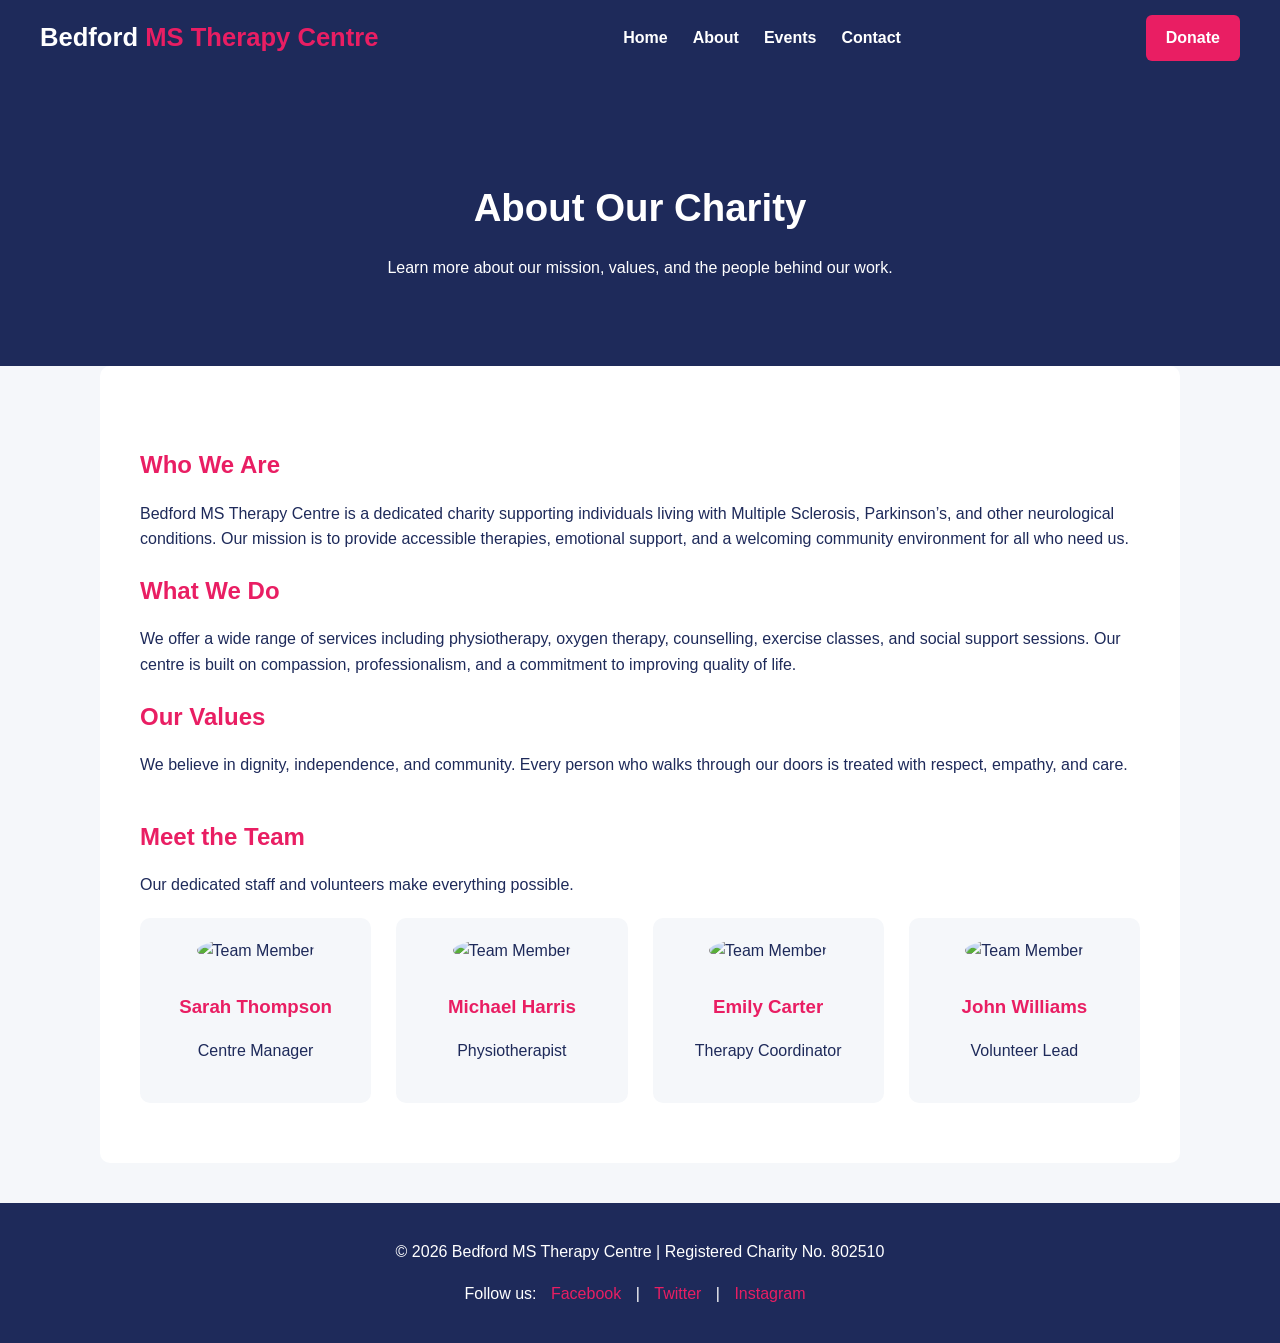
==== about.html @ 46df59c9 "first" ====
<!DOCTYPE html>
<html lang="en">
<head>
  <meta charset="UTF-8">
  <meta name="viewport" content="width=device-width, initial-scale=1.0">
  <title>About Us | Bedford MS Therapy Centre</title>

  <style>
    body {
      font-family: Arial, Helvetica, sans-serif;
      margin: 0;
      background-color: #f5f7fa;
      color: #1e2a5a;
      line-height: 1.6;
    }

    a {
      text-decoration: none;
      color: inherit;
    }

    /* ===== NAVBAR ===== */
    .navbar {
      background-color: #1e2a5a;
      color: white;
      display: flex;
      justify-content: space-between;
      align-items: center;
      padding: 15px 40px;
      position: sticky;
      top: 0;
      z-index: 1000;
    }

    .logo {
      font-size: 1.6em;
      font-weight: bold;
    }

    .logo span {
      color: #e91e63;
    }

    .nav-links {
      list-style: none;
      display: flex;
      gap: 25px;
      margin: 0;
      padding: 0;
    }

    .nav-links li a {
      color: white;
      font-weight: bold;
      transition: 0.3s;
    }

    .nav-links li a:hover {
      color: #e91e63;
    }

    .donate-btn {
      background-color: #e91e63;
      color: white;
      padding: 10px 20px;
      border-radius: 6px;
      font-weight: bold;
      transition: 0.3s;
    }

    .donate-btn:hover {
      background-color: #c2185b;
    }

    /* Hamburger */
    .hamburger {
      display: none;
      font-size: 2rem;
      cursor: pointer;
    }

    #menu-toggle {
      display: none;
    }

    @media (max-width: 768px) {
      .nav-links {
        position: absolute;
        top: 70px;
        right: 0;
        background-color: #1e2a5a;
        width: 100%;
        flex-direction: column;
        text-align: center;
        display: none;
        padding: 20px 0;
      }

      .nav-links li {
        margin: 15px 0;
      }

      #menu-toggle:checked ~ .nav-links {
        display: flex;
      }

      .hamburger {
        display: block;
      }

      .donate-btn {
        display: none;
      }
    }

    /* ===== HEADER SECTION ===== */
    .header {
      background-color: #1e2a5a;
      color: white;
      text-align: center;
      padding: 70px 20px;
    }

    .header h1 {
      font-size: 2.4em;
      margin-bottom: 10px;
    }

    /* ===== ABOUT CONTENT ===== */
    .content {
      padding: 60px 40px;
      max-width: 1000px;
      margin: auto;
      background-color: white;
      border-radius: 10px;
    }

    .content h2 {
      color: #e91e63;
      margin-bottom: 15px;
    }

    .content p {
      margin-bottom: 20px;
    }

    .team-section {
      margin-top: 40px;
    }

    .team-grid {
      display: grid;
      grid-template-columns: repeat(auto-fit, minmax(220px, 1fr));
      gap: 25px;
      margin-top: 20px;
    }

    .team-member {
      background-color: #f5f7fa;
      padding: 20px;
      border-radius: 10px;
      text-align: center;
    }

    .team-member img {
      width: 120px;
      height: 120px;
      border-radius: 50%;
      object-fit: cover;
      margin-bottom: 10px;
    }

    .team-member h3 {
      color: #e91e63;
      margin-bottom: 5px;
    }

    /* ===== FOOTER ===== */
    footer {
      background-color: #1e2a5a;
      color: white;
      text-align: center;
      padding: 20px;
      margin-top: 40px;
    }

    footer a {
      color: #e91e63;
      margin: 0 10px;
    }
  </style>
</head>

<body>

  <!-- NAVBAR -->
  <nav class="navbar">
    <div class="logo">Bedford <span>MS Therapy Centre</span></div>

    <input type="checkbox" id="menu-toggle">
    <label for="menu-toggle" class="hamburger">&#9776;</label>

    <ul class="nav-links">
      <li><a href="index.html">Home</a></li>
      <li><a href="about.html">About</a></li>
      <li><a href="events.html">Events</a></li>
      <li><a href="contact.html">Contact</a></li>
    </ul>

    <a href="donate.html" class="donate-btn">Donate</a>
  </nav>

  <!-- HEADER -->
  <section class="header">
    <h1>About Our Charity</h1>
    <p>Learn more about our mission, values, and the people behind our work.</p>
  </section>

  <!-- MAIN CONTENT -->
  <section class="content">
    <h2>Who We Are</h2>
    <p>
      Bedford MS Therapy Centre is a dedicated charity supporting individuals living with Multiple Sclerosis, Parkinson’s, and other neurological conditions. 
      Our mission is to provide accessible therapies, emotional support, and a welcoming community environment for all who need us.
    </p>

    <h2>What We Do</h2>
    <p>
      We offer a wide range of services including physiotherapy, oxygen therapy, counselling, exercise classes, and social support sessions. 
      Our centre is built on compassion, professionalism, and a commitment to improving quality of life.
    </p>

    <h2>Our Values</h2>
    <p>
      We believe in dignity, independence, and community. Every person who walks through our doors is treated with respect, empathy, and care.
    </p>

    <!-- TEAM SECTION -->
    <div class="team-section">
      <h2>Meet the Team</h2>
      <p>Our dedicated staff and volunteers make everything possible.</p>

      <div class="team-grid">
        <div class="team-member">
          <img src="team1.webp" alt="Team Member">
          <h3>Sarah Thompson</h3>
          <p>Centre Manager</p>
        </div>

        <div class="team-member">
          <img src="team2.webp" alt="Team Member">
          <h3>Michael Harris</h3>
          <p>Physiotherapist</p>
        </div>

        <div class="team-member">
          <img src="team3.webp" alt="Team Member">
          <h3>Emily Carter</h3>
          <p>Therapy Coordinator</p>
        </div>

        <div class="team-member">
          <img src="team4.webp" alt="Team Member">
          <h3>John Williams</h3>
          <p>Volunteer Lead</p>
        </div>
      </div>
    </div>
  </section>

  <!-- FOOTER -->
  <footer>
    <p>© 2026 Bedford MS Therapy Centre | Registered Charity No. 802510</p>
    <p>Follow us:
      <a href="#">Facebook</a> |
      <a href="#">Twitter</a> |
      <a href="#">Instagram</a>
    </p>
  </footer>

</body>
</html>
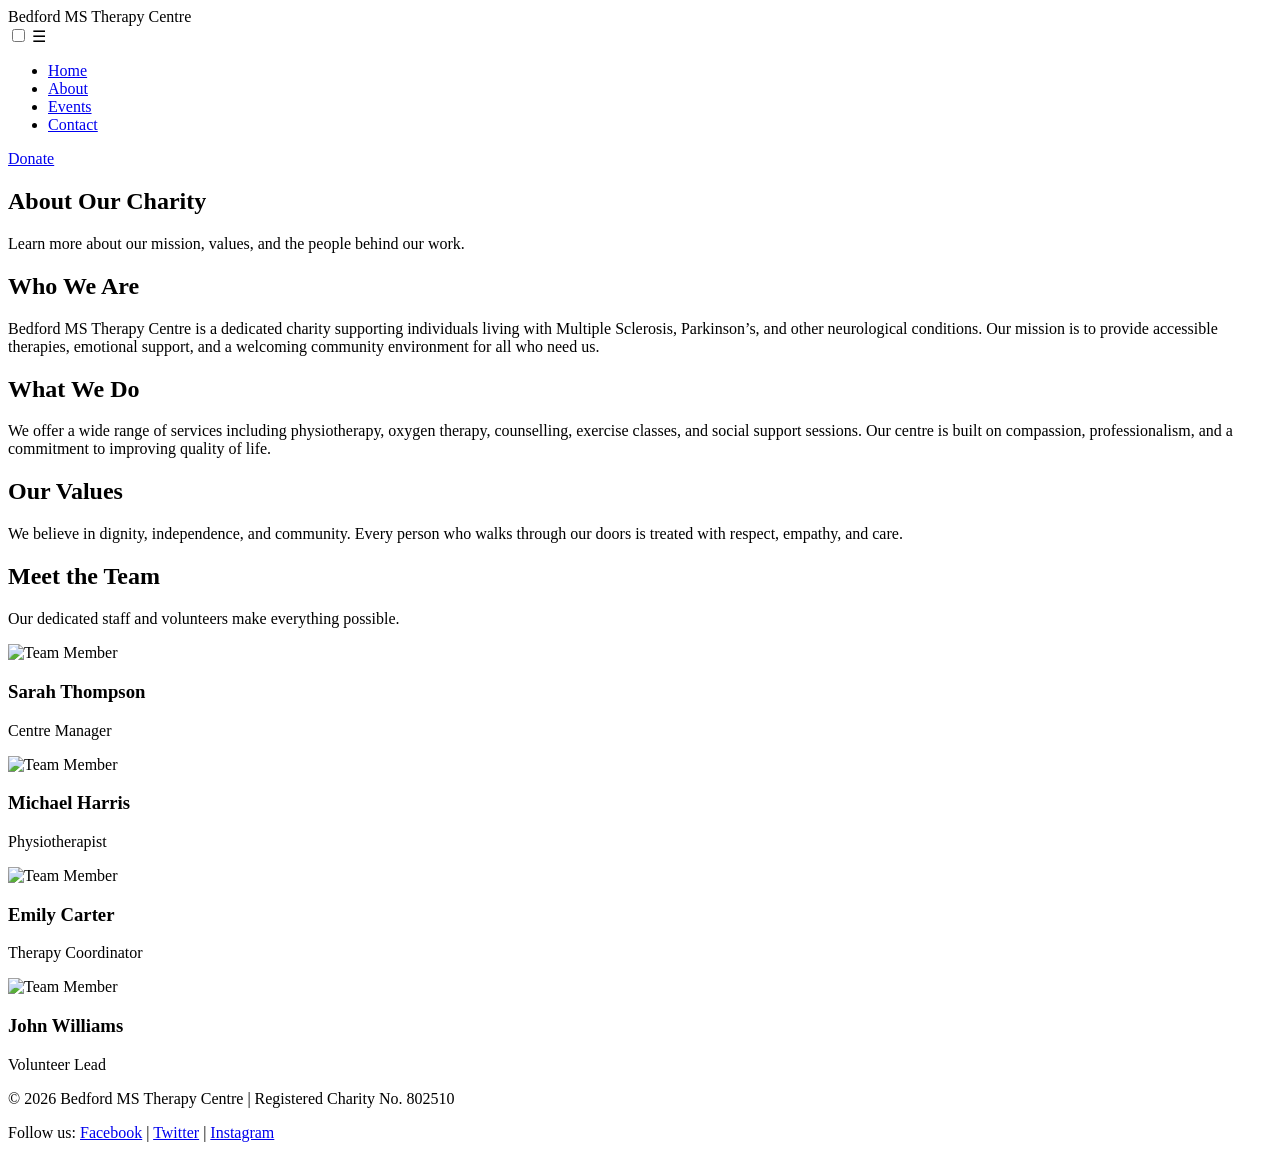
==== commit da6c8f63: "added links to all other pages" ====
--- a/about.html
+++ b/about.html
@@ -1,194 +1,11 @@
-<!DOCTYPE html>
+  <!DOCTYPE html>
 <html lang="en">
 <head>
   <meta charset="UTF-8">
   <meta name="viewport" content="width=device-width, initial-scale=1.0">
   <title>About Us | Bedford MS Therapy Centre</title>
 
-  <style>
-    body {
-      font-family: Arial, Helvetica, sans-serif;
-      margin: 0;
-      background-color: #f5f7fa;
-      color: #1e2a5a;
-      line-height: 1.6;
-    }
-
-    a {
-      text-decoration: none;
-      color: inherit;
-    }
-
-    /* ===== NAVBAR ===== */
-    .navbar {
-      background-color: #1e2a5a;
-      color: white;
-      display: flex;
-      justify-content: space-between;
-      align-items: center;
-      padding: 15px 40px;
-      position: sticky;
-      top: 0;
-      z-index: 1000;
-    }
-
-    .logo {
-      font-size: 1.6em;
-      font-weight: bold;
-    }
-
-    .logo span {
-      color: #e91e63;
-    }
-
-    .nav-links {
-      list-style: none;
-      display: flex;
-      gap: 25px;
-      margin: 0;
-      padding: 0;
-    }
-
-    .nav-links li a {
-      color: white;
-      font-weight: bold;
-      transition: 0.3s;
-    }
-
-    .nav-links li a:hover {
-      color: #e91e63;
-    }
-
-    .donate-btn {
-      background-color: #e91e63;
-      color: white;
-      padding: 10px 20px;
-      border-radius: 6px;
-      font-weight: bold;
-      transition: 0.3s;
-    }
-
-    .donate-btn:hover {
-      background-color: #c2185b;
-    }
-
-    /* Hamburger */
-    .hamburger {
-      display: none;
-      font-size: 2rem;
-      cursor: pointer;
-    }
-
-    #menu-toggle {
-      display: none;
-    }
-
-    @media (max-width: 768px) {
-      .nav-links {
-        position: absolute;
-        top: 70px;
-        right: 0;
-        background-color: #1e2a5a;
-        width: 100%;
-        flex-direction: column;
-        text-align: center;
-        display: none;
-        padding: 20px 0;
-      }
-
-      .nav-links li {
-        margin: 15px 0;
-      }
-
-      #menu-toggle:checked ~ .nav-links {
-        display: flex;
-      }
-
-      .hamburger {
-        display: block;
-      }
-
-      .donate-btn {
-        display: none;
-      }
-    }
-
-    /* ===== HEADER SECTION ===== */
-    .header {
-      background-color: #1e2a5a;
-      color: white;
-      text-align: center;
-      padding: 70px 20px;
-    }
-
-    .header h1 {
-      font-size: 2.4em;
-      margin-bottom: 10px;
-    }
-
-    /* ===== ABOUT CONTENT ===== */
-    .content {
-      padding: 60px 40px;
-      max-width: 1000px;
-      margin: auto;
-      background-color: white;
-      border-radius: 10px;
-    }
-
-    .content h2 {
-      color: #e91e63;
-      margin-bottom: 15px;
-    }
-
-    .content p {
-      margin-bottom: 20px;
-    }
-
-    .team-section {
-      margin-top: 40px;
-    }
-
-    .team-grid {
-      display: grid;
-      grid-template-columns: repeat(auto-fit, minmax(220px, 1fr));
-      gap: 25px;
-      margin-top: 20px;
-    }
-
-    .team-member {
-      background-color: #f5f7fa;
-      padding: 20px;
-      border-radius: 10px;
-      text-align: center;
-    }
-
-    .team-member img {
-      width: 120px;
-      height: 120px;
-      border-radius: 50%;
-      object-fit: cover;
-      margin-bottom: 10px;
-    }
-
-    .team-member h3 {
-      color: #e91e63;
-      margin-bottom: 5px;
-    }
-
-    /* ===== FOOTER ===== */
-    footer {
-      background-color: #1e2a5a;
-      color: white;
-      text-align: center;
-      padding: 20px;
-      margin-top: 40px;
-    }
-
-    footer a {
-      color: #e91e63;
-      margin: 0 10px;
-    }
-  </style>
+  <link rel="stylesheet" href="css/About.css">
 </head>
 
 <body>
@@ -272,9 +89,9 @@
   <footer>
     <p>© 2026 Bedford MS Therapy Centre | Registered Charity No. 802510</p>
     <p>Follow us:
-      <a href="#">Facebook</a> |
-      <a href="#">Twitter</a> |
-      <a href="#">Instagram</a>
+      <a href="https://www.facebook.com/BedsNorthantsMsTherapyCentre">Facebook</a> |
+      <a href="https://x.com/mstherapybeds">Twitter</a> |
+      <a href="https://www.instagram.com/bedfordmstherapy/">Instagram</a>
     </p>
   </footer>
 
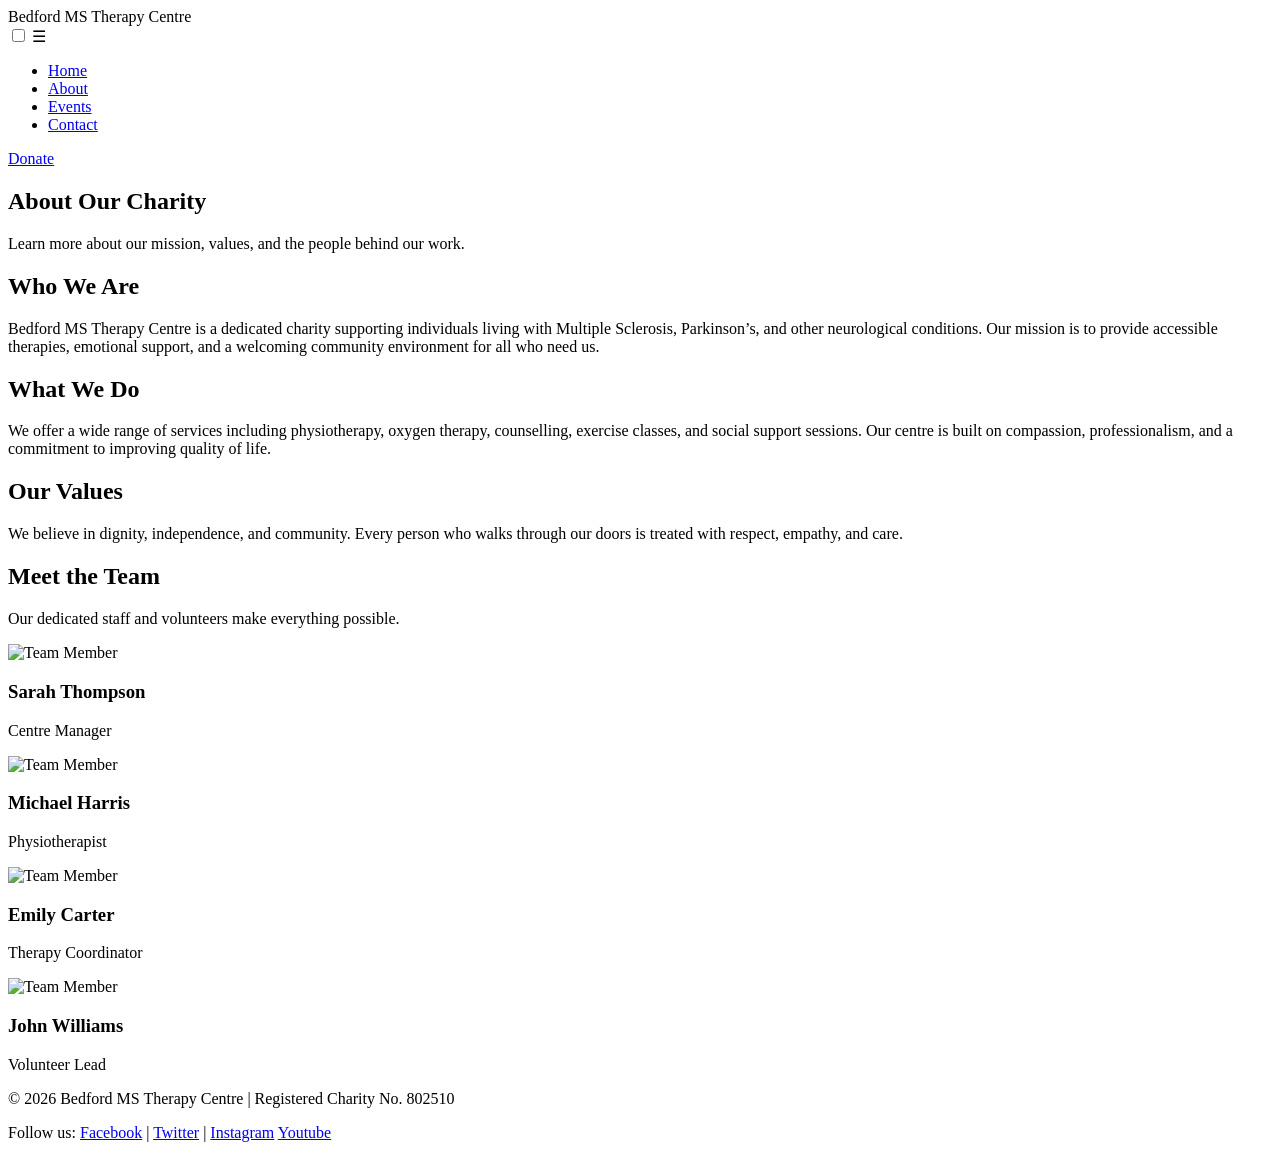
==== commit 801d9961: "Merge pull request #32 from matth-oss/patch-9 Update about.html" ====
--- a/about.html
+++ b/about.html
@@ -5,6 +5,8 @@
   <meta name="viewport" content="width=device-width, initial-scale=1.0">
   <title>About Us | Bedford MS Therapy Centre</title>
 
+  <link rel="shortcut icon" type="image/jpg" href="images/favicon.ico" />
+  <link rel="stylesheet" href="css/Main.css">
   <link rel="stylesheet" href="css/About.css">
 </head>
 
@@ -92,6 +94,7 @@
       <a href="https://www.facebook.com/BedsNorthantsMsTherapyCentre">Facebook</a> |
       <a href="https://x.com/mstherapybeds">Twitter</a> |
       <a href="https://www.instagram.com/bedfordmstherapy/">Instagram</a>
+      <a href="https://www.youtube.com/@Mscentrebedsandnorthants">Youtube</a>
     </p>
   </footer>
 
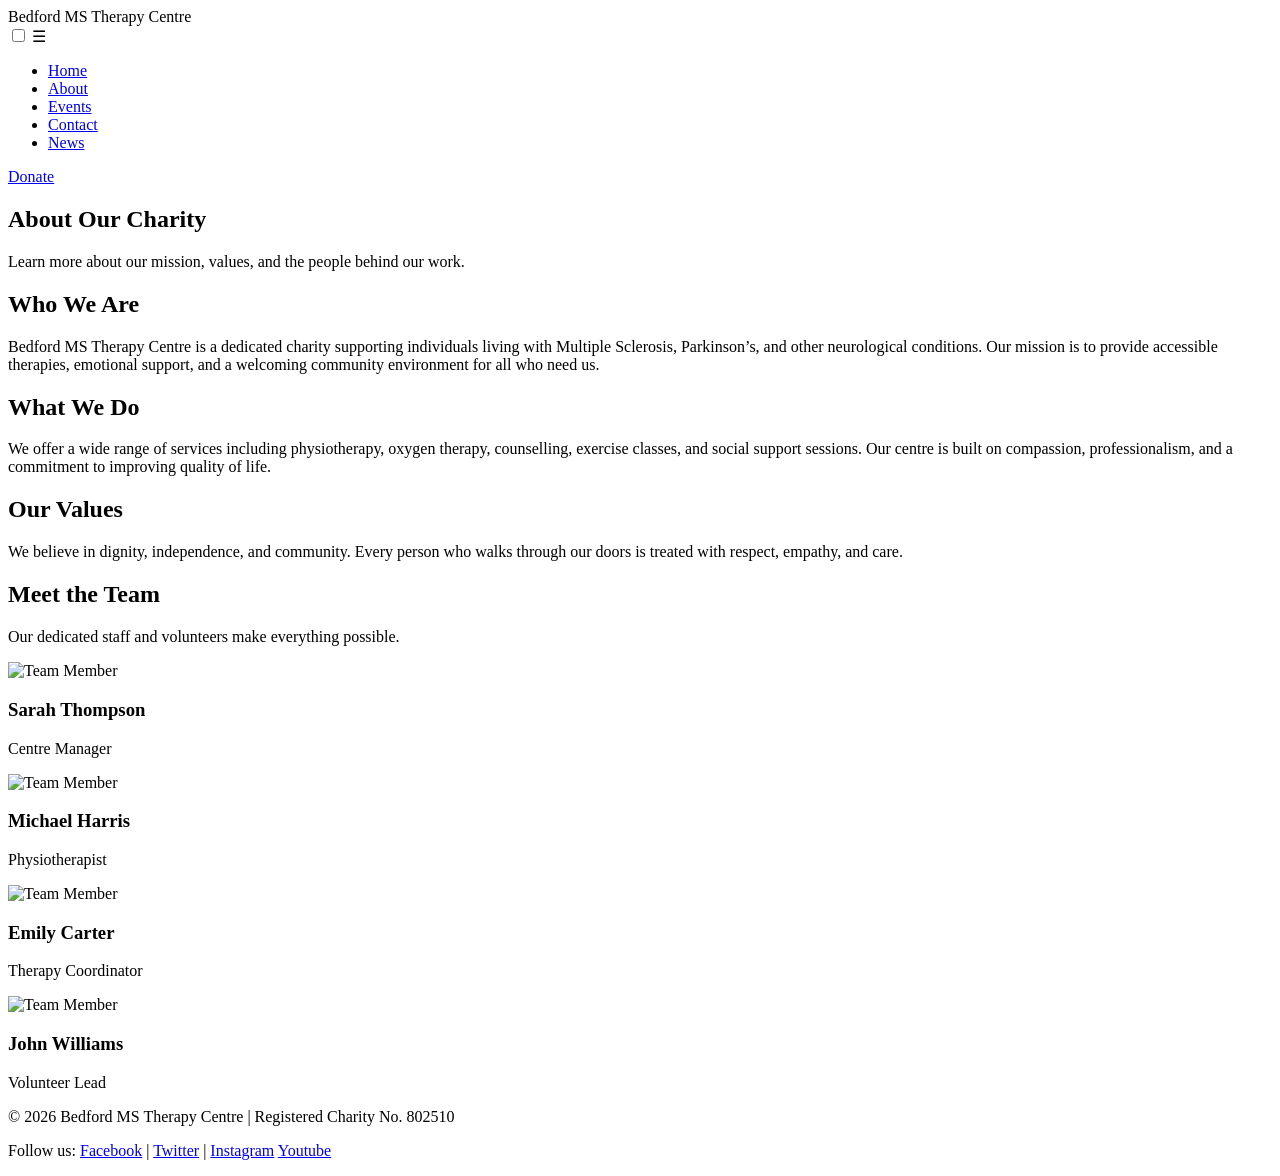
==== commit 80453cd8: "Merge pull request #23 from matth-oss/patch-1 Add News link to navigation in about.html" ====
--- a/about.html
+++ b/about.html
@@ -24,6 +24,7 @@
       <li><a href="about.html">About</a></li>
       <li><a href="events.html">Events</a></li>
       <li><a href="contact.html">Contact</a></li>
+      <li><a href="news.html">News</a></li>
     </ul>
 
     <a href="donate.html" class="donate-btn">Donate</a>
